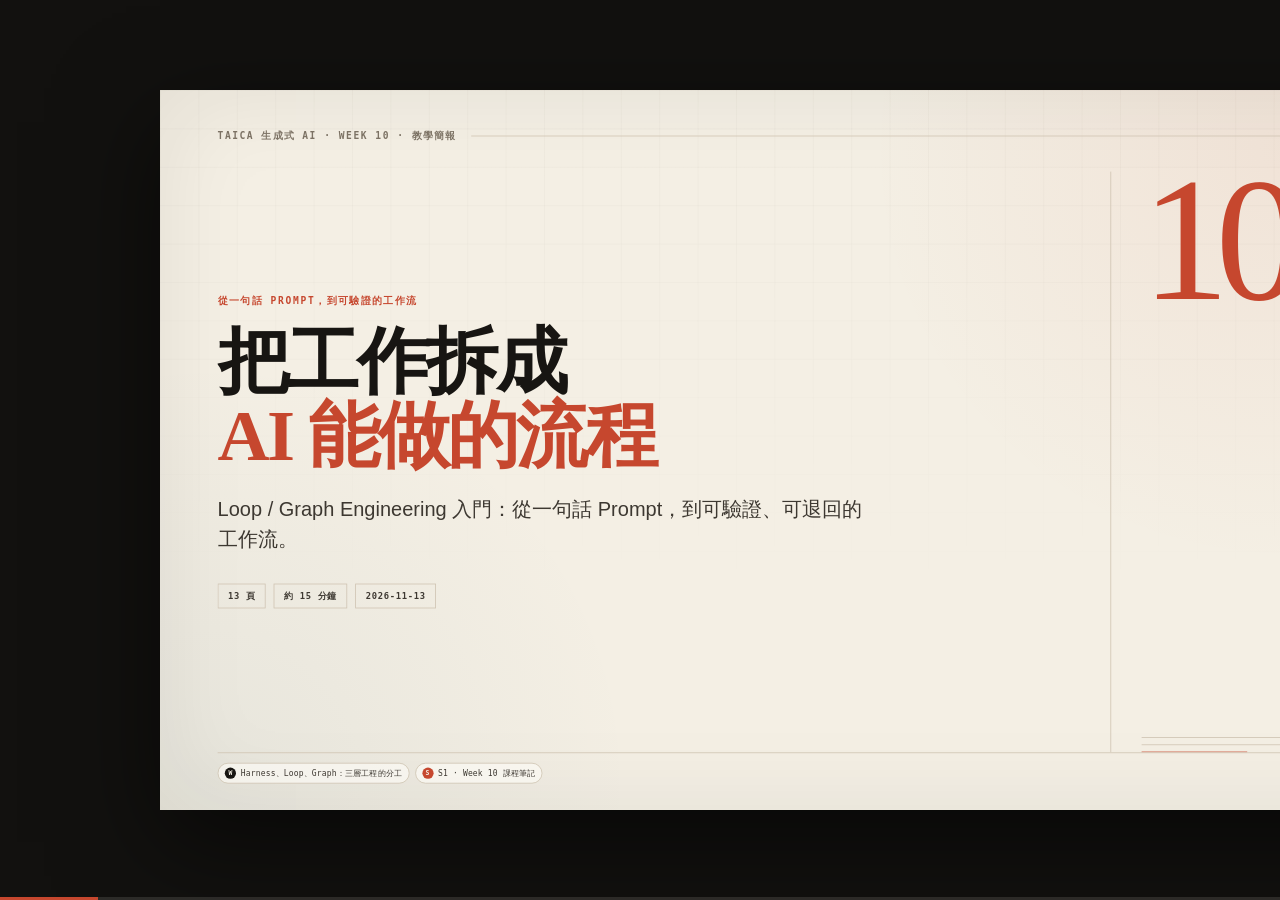
==== index.html @ 012f0cc6 "chore: publish clean Loop / Graph wiki and teaching deck" ====
<!DOCTYPE html>
<html lang="zh-Hant">
<head>
  <meta charset="utf-8">
  <meta name="viewport" content="width=device-width, initial-scale=1">
  <meta name="description" content="Loop / Graph Engineering 入門">
  <meta name="theme-color" content="#12110f">
  <title>把工作拆成 AI 能做的流程 · Loop / Graph Engineering 入門</title>
  <style>
:root {
  --paper: #f4efe4;
  --paper-2: #e9e0cf;
  --white: #fffdf8;
  --ink: #171512;
  --ink-2: #3d3831;
  --muted: #7c7264;
  --line: #cfc4b2;
  --accent: #c6472e;
  --accent-2: #1f4e5f;
  --gold: #d9a441;
  --serif: "Noto Serif TC", "Songti TC", "PMingLiU", "Palatino Linotype", serif;
  --sans: "Noto Sans TC", "Microsoft JhengHei", "PingFang TC", sans-serif;
  --mono: "JetBrains Mono", "Cascadia Mono", Consolas, monospace;
}

* {
  box-sizing: border-box;
}

html,
body {
  margin: 0;
  height: 100%;
  overflow: hidden;
  background: #12110f;
  color: var(--ink);
  font-family: var(--sans);
}

body {
  display: grid;
  place-items: center;
}

.deck {
  position: fixed;
  inset: 0;
  display: grid;
  place-items: center;
}

.stage {
  position: relative;
  width: 1600px;
  height: 900px;
  transform: scale(var(--scale, 1));
  transform-origin: center center;
  background: var(--paper);
  box-shadow: 0 40px 120px rgba(0, 0, 0, 0.55);
}

.slide {
  position: absolute;
  inset: 0;
  display: flex;
  flex-direction: column;
  padding: 42px 72px 30px;
  background:
    radial-gradient(circle at 88% 8%, rgba(198, 71, 46, 0.07), transparent 32%),
    radial-gradient(circle at 4% 96%, rgba(31, 78, 95, 0.06), transparent 30%),
    var(--paper);
  visibility: hidden;
  opacity: 0;
  pointer-events: none;
  overflow: hidden;
}

.slide::before {
  content: "";
  position: absolute;
  inset: 0;
  pointer-events: none;
  background-image:
    linear-gradient(to right, rgba(23, 21, 18, 0.045) 1px, transparent 1px),
    linear-gradient(to bottom, rgba(23, 21, 18, 0.045) 1px, transparent 1px);
  background-size: 48px 48px;
  mask-image: linear-gradient(to bottom, rgba(0, 0, 0, 0.6), transparent 72%);
}

.slide::after {
  content: "";
  position: absolute;
  inset: 0;
  pointer-events: none;
  box-shadow: inset 0 0 120px rgba(23, 21, 18, 0.08);
}

.slide.is-active {
  visibility: visible;
  opacity: 1;
  pointer-events: auto;
}

.slide-top {
  position: relative;
  z-index: 2;
  display: flex;
  align-items: center;
  gap: 18px;
  height: 30px;
  flex: 0 0 auto;
}

.kicker {
  font: 600 12px/1 var(--mono);
  letter-spacing: 0.16em;
  text-transform: uppercase;
  color: var(--muted);
  white-space: nowrap;
}

.top-rule {
  flex: 1 1 auto;
  height: 1px;
  background: var(--line);
}

.top-index {
  font: 700 12px/1 var(--mono);
  letter-spacing: 0.08em;
  color: var(--accent);
}

.slide-inner {
  position: relative;
  z-index: 2;
  flex: 1 1 auto;
  min-height: 0;
  display: flex;
  flex-direction: column;
  padding-top: 24px;
  overflow: hidden;
}

.slide-footer {
  position: relative;
  z-index: 2;
  flex: 0 0 auto;
  display: flex;
  align-items: center;
  justify-content: space-between;
  gap: 16px;
  height: 42px;
  padding-top: 9px;
  border-top: 1px solid var(--line);
}

.cite-chips {
  display: flex;
  align-items: center;
  gap: 7px;
  flex-wrap: wrap;
  min-width: 0;
}

.cite-chip {
  display: inline-flex;
  align-items: center;
  gap: 6px;
  padding: 5px 8px;
  border: 1px solid var(--line);
  border-radius: 999px;
  background: rgba(255, 253, 248, 0.62);
  color: var(--ink-2);
  font: 500 10px/1 var(--mono);
  letter-spacing: 0.02em;
  text-decoration: none;
  white-space: nowrap;
}

.cite-chip::before {
  display: inline-grid;
  place-items: center;
  width: 14px;
  height: 14px;
  border-radius: 50%;
  background: var(--ink);
  color: var(--paper);
  font: 700 8px/1 var(--mono);
}

.cite-chip.wiki::before {
  content: "W";
}

.cite-chip.src::before {
  content: "S";
  background: var(--accent);
}

.cite-chip:hover {
  border-color: var(--accent);
  color: var(--accent);
}

.page-no {
  font: 600 11px/1 var(--mono);
  letter-spacing: 0.08em;
  color: var(--muted);
  white-space: nowrap;
}

h1,
h2,
h3,
p,
blockquote {
  margin: 0;
}

h1 {
  font-family: var(--serif);
  font-weight: 600;
  font-size: 78px;
  line-height: 1.02;
  letter-spacing: -0.035em;
}

h2 {
  font-family: var(--serif);
  font-weight: 600;
  font-size: 56px;
  line-height: 1.06;
  letter-spacing: -0.03em;
}

h3 {
  font-family: var(--sans);
  font-weight: 700;
  font-size: 26px;
  line-height: 1.2;
}

em {
  font-style: normal;
  color: var(--accent);
}

.lead {
  max-width: 1020px;
  margin-top: 16px;
  color: var(--ink-2);
  font-size: 23px;
  line-height: 1.55;
}

.section-head {
  flex: 0 0 auto;
}

.bottom-note {
  flex: 0 0 auto;
  margin-top: auto;
  padding-top: 14px;
  border-top: 1px solid var(--line);
  color: var(--ink-2);
  font: 600 17px/1.4 var(--sans);
}

.bottom-note::before {
  content: "↳";
  margin-right: 10px;
  color: var(--accent);
  font-family: var(--mono);
}

/* Cover */
.layout-cover .slide-inner {
  padding-top: 30px;
}

.cover-grid {
  display: grid;
  grid-template-columns: 1fr 340px;
  gap: 58px;
  height: 100%;
}

.cover-main {
  display: flex;
  flex-direction: column;
  justify-content: center;
  padding-bottom: 24px;
}

.cover-eyebrow {
  margin-bottom: 24px;
  color: var(--accent);
  font: 700 12px/1 var(--mono);
  letter-spacing: 0.18em;
  text-transform: uppercase;
}

.cover-main h1 {
  font-size: 90px;
}

.cover-sub {
  max-width: 820px;
  margin-top: 26px;
  color: var(--ink-2);
  font-size: 25px;
  line-height: 1.55;
}

.cover-meta {
  display: flex;
  gap: 10px;
  margin-top: 36px;
}

.cover-meta span {
  padding: 9px 12px;
  border: 1px solid var(--line);
  color: var(--ink-2);
  font: 600 11px/1 var(--mono);
  letter-spacing: 0.08em;
}

.cover-side {
  display: flex;
  flex-direction: column;
  justify-content: space-between;
  padding-left: 38px;
  border-left: 1px solid var(--line);
}

.cover-mark {
  color: var(--accent);
  font-family: var(--serif);
  font-size: 220px;
  line-height: 0.78;
  letter-spacing: -0.08em;
}

.cover-lines {
  display: flex;
  flex-direction: column;
  gap: 8px;
}

.cover-lines span {
  height: 1px;
  background: var(--line);
}

.cover-lines span:nth-child(2) {
  width: 72%;
}

.cover-lines span:nth-child(3) {
  width: 44%;
  background: var(--accent);
}

/* Three-up cards */
.cards.three {
  display: grid;
  grid-template-columns: repeat(3, 1fr);
  gap: 18px;
  margin-top: 34px;
}

.card {
  display: flex;
  flex-direction: column;
  min-height: 268px;
  padding: 22px 22px 20px;
  border: 1px solid var(--line);
  border-top: 4px solid var(--ink);
  background: rgba(255, 253, 248, 0.55);
}

.card-num {
  color: var(--accent);
  font: 700 12px/1 var(--mono);
  letter-spacing: 0.14em;
}

.card h3 {
  margin-top: 16px;
  font-size: 28px;
}

.card p {
  margin-top: 12px;
  color: var(--ink-2);
  font-size: 19px;
  line-height: 1.55;
}

.tag {
  align-self: flex-start;
  margin-top: auto;
  padding-bottom: 4px;
  border-bottom: 2px solid var(--gold);
  color: var(--muted);
  font: 600 10px/1 var(--mono);
  letter-spacing: 0.12em;
  text-transform: uppercase;
}

/* Diagram */
.diagram-wrap {
  flex: 1 1 auto;
  min-height: 0;
  display: flex;
  align-items: center;
  margin-top: 12px;
}

.diagram-wrap svg {
  width: 100%;
  height: auto;
  max-height: 100%;
}

.diagram-notes {
  display: grid;
  grid-template-columns: repeat(3, 1fr);
  gap: 18px;
  margin-top: 8px;
}

.diagram-notes > div {
  padding-left: 14px;
  border-left: 3px solid var(--accent);
}

.diagram-notes strong {
  display: block;
  margin-bottom: 6px;
  color: var(--accent);
  font: 700 11px/1 var(--mono);
  letter-spacing: 0.14em;
  text-transform: uppercase;
}

.diagram-notes p {
  color: var(--ink-2);
  font-size: 15px;
  line-height: 1.45;
}

/* Loop */
.loop-layout {
  flex: 1 1 auto;
  min-height: 0;
  display: grid;
  grid-template-columns: 520px 1fr;
  gap: 40px;
  align-items: center;
}

.loop-visual svg {
  width: 100%;
  height: auto;
}

.loop-list {
  display: flex;
  flex-direction: column;
  gap: 9px;
}

.loop-item {
  display: grid;
  grid-template-columns: 42px 1fr;
  gap: 12px;
  padding-bottom: 9px;
  border-bottom: 1px solid var(--line);
}

.loop-item .num {
  padding-top: 3px;
  color: var(--accent);
  font: 700 12px/1 var(--mono);
}

.loop-item h3 {
  font-size: 21px;
}

.loop-item p {
  margin-top: 4px;
  color: var(--ink-2);
  font-size: 15px;
  line-height: 1.45;
}

/* Split */
.split {
  flex: 0 0 auto;
  min-height: 0;
  display: grid;
  grid-template-columns: 1fr 1fr;
  gap: 44px;
  margin-top: 26px;
  align-items: start;
}

.split-col {
  min-width: 0;
}

.split-col > h3 {
  margin-bottom: 16px;
  color: var(--accent);
  font: 700 11px/1 var(--mono);
  letter-spacing: 0.14em;
  text-transform: uppercase;
}

.bullet-list {
  display: flex;
  flex-direction: column;
  gap: 13px;
  margin: 0;
  padding: 0;
  list-style: none;
}

.bullet-list li {
  position: relative;
  padding-left: 24px;
  color: var(--ink-2);
  font-size: 19px;
  line-height: 1.5;
}

.bullet-list li::before {
  content: "—";
  position: absolute;
  left: 0;
  color: var(--accent);
}

.panel {
  padding: 24px;
  border: 1px solid var(--line);
  background: rgba(255, 253, 248, 0.55);
}

.code-block {
  margin: 0;
  padding: 20px;
  overflow: hidden;
  background: var(--ink);
  color: #f4efe4;
  font: 500 16px/1.75 var(--mono);
  white-space: pre;
}

.callout {
  max-width: 1180px;
  margin-top: 30px;
  padding: 18px 0 0 22px;
  border-left: 4px solid var(--accent);
  color: var(--ink);
  font-family: var(--serif);
  font-size: 28px;
  line-height: 1.45;
}

.warning {
  max-width: 1100px;
  margin-top: 18px;
  padding: 15px 18px;
  border-left: 4px solid var(--gold);
  background: rgba(217, 164, 65, 0.12);
  color: var(--ink-2);
  font-size: 17px;
  line-height: 1.5;
}

.warning::before {
  content: "注意";
  margin-right: 10px;
  color: var(--accent);
  font: 700 11px/1 var(--mono);
  letter-spacing: 0.12em;
}

.flow-strip {
  display: flex;
  align-items: center;
  gap: 12px;
  margin-top: 26px;
  padding: 14px 0;
  border-top: 1px solid var(--line);
  border-bottom: 1px solid var(--line);
}

.flow-strip span {
  padding: 8px 12px;
  border: 1px solid var(--line);
  color: var(--ink-2);
  font: 600 12px/1 var(--mono);
  letter-spacing: 0.08em;
}

.flow-strip i {
  color: var(--accent);
  font-style: normal;
}

.bar-chart {
  display: flex;
  flex-direction: column;
  gap: 14px;
  max-width: 1100px;
  margin-top: 28px;
}

.bar-row {
  display: grid;
  grid-template-columns: 90px 1fr 50px;
  gap: 14px;
  align-items: center;
}

.bar-label {
  color: var(--muted);
  font: 600 12px/1 var(--mono);
  letter-spacing: 0.08em;
}

.bar-track {
  height: 20px;
  background: var(--paper-2);
}

.bar-fill {
  height: 100%;
  background: var(--accent);
}

.bar-value {
  color: var(--accent);
  font: 700 13px/1 var(--mono);
  text-align: right;
}

/* Pipeline */
.pipeline-wrap {
  flex: 1 1 auto;
  min-height: 0;
  display: flex;
  align-items: center;
  margin-top: 8px;
}

.pipeline-wrap svg {
  width: 100%;
  height: auto;
  max-height: 100%;
}

/* Table */
.deck-table {
  width: 100%;
  margin-top: 24px;
  border-collapse: collapse;
}

.deck-table th {
  padding: 0 16px 11px 0;
  border-bottom: 2px solid var(--ink);
  color: var(--muted);
  font: 700 11px/1 var(--mono);
  letter-spacing: 0.14em;
  text-align: left;
  text-transform: uppercase;
}

.deck-table td {
  padding: 21px 16px 21px 0;
  border-bottom: 1px solid var(--line);
  color: var(--ink-2);
  font-size: 19px;
  line-height: 1.45;
  vertical-align: top;
}

.deck-table td:first-child {
  width: 20%;
  color: var(--ink);
  font-weight: 700;
}

.deck-table td:nth-child(2) {
  width: 32%;
}

/* Metrics */
.metrics-row {
  display: grid;
  grid-template-columns: repeat(5, 1fr);
  gap: 14px;
  margin-top: 38px;
}

.metric {
  padding-top: 14px;
  border-top: 4px solid var(--ink);
}

.metric .value {
  color: var(--accent);
  font-family: var(--serif);
  font-size: 78px;
  line-height: 0.9;
  letter-spacing: -0.04em;
}

.metric .label {
  margin-top: 10px;
  color: var(--muted);
  font: 600 11px/1 var(--mono);
  letter-spacing: 0.12em;
}

.metric-pipeline {
  display: flex;
  align-items: center;
  gap: 10px;
  margin-top: auto;
  padding-top: 18px;
  border-top: 1px solid var(--line);
  color: var(--muted);
  font: 600 11px/1 var(--mono);
  letter-spacing: 0.08em;
}

.metric-pipeline span {
  padding: 7px 10px;
  border: 1px solid var(--line);
}

.metric-pipeline i {
  color: var(--accent);
  font-style: normal;
}

/* Checklist */
.checklist-grid {
  display: grid;
  grid-template-columns: 1fr 1fr;
  gap: 18px 28px;
  margin-top: 32px;
}

.check-item {
  display: grid;
  grid-template-columns: 26px 1fr;
  gap: 12px;
  align-items: start;
  padding-bottom: 15px;
  border-bottom: 1px solid var(--line);
}

.check-item .box {
  position: relative;
  width: 17px;
  height: 17px;
  margin-top: 2px;
  border: 2px solid var(--ink);
}

.check-item .box::after {
  content: "";
  position: absolute;
  left: 3px;
  top: -1px;
  width: 7px;
  height: 12px;
  border-right: 2px solid var(--accent);
  border-bottom: 2px solid var(--accent);
  transform: rotate(42deg);
}

.check-item p {
  color: var(--ink-2);
  font-size: 20px;
  line-height: 1.45;
}

/* End */
.end-layout {
  display: grid;
  grid-template-columns: 1fr 340px;
  gap: 56px;
  height: 100%;
  align-items: center;
}

.end-layout h1 {
  font-size: 82px;
}

.end-sub {
  margin-top: 24px;
  color: var(--ink-2);
  font-size: 23px;
  line-height: 1.5;
}

.end-layout blockquote {
  margin-top: 34px;
  padding-left: 20px;
  border-left: 4px solid var(--accent);
  font-family: var(--serif);
  font-size: 27px;
  line-height: 1.42;
}

.end-links {
  display: flex;
  flex-direction: column;
  gap: 9px;
}

.end-links a {
  display: flex;
  align-items: center;
  justify-content: space-between;
  padding: 15px 17px;
  border: 1px solid var(--line);
  color: var(--ink);
  font: 600 13px/1 var(--mono);
  text-decoration: none;
}

.end-links a::after {
  content: "↗";
  color: var(--accent);
}

.end-links a:hover {
  border-color: var(--accent);
  color: var(--accent);
}

/* HUD */
.hud {
  position: fixed;
  right: 14px;
  top: 50%;
  bottom: auto;
  left: auto;
  z-index: 50;
  display: flex;
  flex-direction: column;
  gap: 7px;
  transform: translateY(-50%);
  opacity: 0;
  pointer-events: none;
  transition: opacity 0.2s ease;
}

.hud-trigger {
  position: fixed;
  top: 0;
  right: 0;
  bottom: 0;
  z-index: 49;
  width: 16px;
}

.hud-trigger:hover + .hud,
.hud:hover,
.hud:focus-within {
  opacity: 1;
  pointer-events: auto;
}

.hud button {
  min-width: 52px;
  padding: 7px 10px;
  border: 1px solid rgba(244, 239, 228, 0.28);
  background: rgba(18, 17, 15, 0.72);
  color: #f4efe4;
  font: 600 10px/1 var(--mono);
  letter-spacing: 0.08em;
  text-align: center;
  cursor: pointer;
}

.hud button:hover {
  border-color: var(--accent);
  color: var(--accent);
}

.progress {
  position: fixed;
  left: 0;
  right: 0;
  bottom: 0;
  z-index: 60;
  height: 3px;
  background: rgba(244, 239, 228, 0.12);
}

.progress-bar {
  width: 0;
  height: 100%;
  background: var(--accent);
  transition: width 0.25s ease;
}

/* Overview */
.overview,
.help {
  position: fixed;
  inset: 0;
  z-index: 100;
  display: none;
  padding: 38px;
  overflow: auto;
  background: rgba(18, 17, 15, 0.96);
  color: #f4efe4;
}

.overview.is-open,
.help.is-open {
  display: block;
}

.overview h2,
.help h2 {
  margin-bottom: 22px;
  color: #f4efe4;
  font-family: var(--serif);
  font-size: 34px;
}

.overview-grid {
  display: grid;
  grid-template-columns: repeat(4, 1fr);
  gap: 14px;
}

.overview-card {
  padding: 16px;
  border: 1px solid rgba(244, 239, 228, 0.2);
  background: rgba(244, 239, 228, 0.04);
  cursor: pointer;
}

.overview-card:hover {
  border-color: var(--accent);
}

.overview-card .n {
  color: var(--accent);
  font: 700 11px/1 var(--mono);
}

.overview-card .t {
  margin-top: 10px;
  color: #f4efe4;
  font-size: 15px;
  line-height: 1.35;
}

.help-body {
  max-width: 760px;
  color: rgba(244, 239, 228, 0.82);
  font-size: 16px;
  line-height: 1.7;
}

.help-body kbd {
  padding: 2px 6px;
  border: 1px solid rgba(244, 239, 228, 0.3);
  font-family: var(--mono);
  font-size: 12px;
}

/* Motion */
.slide.is-active .slide-inner > * {
  animation: rise 0.42s ease both;
}

.slide.is-active .slide-inner > *:nth-child(2) {
  animation-delay: 0.05s;
}

.slide.is-active .slide-inner > *:nth-child(3) {
  animation-delay: 0.1s;
}

@keyframes rise {
  from {
    opacity: 0;
    transform: translateY(10px);
  }
  to {
    opacity: 1;
    transform: none;
  }
}

@media (prefers-reduced-motion: reduce) {
  *,
  *::before,
  *::after {
    animation: none !important;
    transition: none !important;
  }
}

html[data-static="true"] *,
html[data-static="true"] *::before,
html[data-static="true"] *::after {
  animation: none !important;
  transition: none !important;
}

@media print {
  html,
  body {
    overflow: visible;
    background: #fff;
  }

  .deck {
    position: static;
    display: block;
  }

  .stage {
    width: auto;
    height: auto;
    transform: none;
    box-shadow: none;
  }

  .slide {
    position: relative;
    width: 1600px;
    height: 900px;
    visibility: visible;
    opacity: 1;
    page-break-after: always;
  }

  .hud,
  .progress,
  .overview,
  .help {
    display: none !important;
  }
}

  </style>
</head>
<body>
  <main class="deck" aria-label="教學簡報">
    <div class="stage">

    <section class="slide layout-cover" id="slide-1" data-wiki="concepts/harness-loop-graph" data-sources="S1" aria-hidden="true">
      <div class="slide-top">
        <span class="kicker">TAICA 生成式 AI · Week 10 · 教學簡報</span>
        <span class="top-rule"></span>
        <span class="top-index">01</span>
      </div>
      <div class="slide-inner">
      <div class="cover-grid">
        <div class="cover-main">
          <div class="cover-eyebrow">從一句話 Prompt，到可驗證的工作流</div>
          <h1>把工作拆成<br><em>AI 能做的流程</em></h1>
          <p class="cover-sub">Loop / Graph Engineering 入門：從一句話 Prompt，到可驗證、可退回的工作流。</p>
          <div class="cover-meta"><span>13 頁</span><span>約 15 分鐘</span><span>2026-11-13</span></div>
        </div>
        <div class="cover-side">
          <div class="cover-mark">10</div>
          <div class="cover-lines"><span></span><span></span><span></span></div>
        </div>
      </div>
    </div>
      <footer class="slide-footer">
        <div class="cite-chips"><a class="cite-chip wiki" href="wiki.html#harness-loop-graph" title="Wiki: concepts/harness-loop-graph">Harness、Loop、Graph：三層工程的分工</a><a class="cite-chip src" href="https://www.youtube.com/live/pEmuTl9vTf8" target="_blank" rel="noopener" title="Week 10 課程筆記">S1 · Week 10 課程筆記</a></div>
        <span class="page-no">01 / 13</span>
      </footer>
    </section>
            
    <section class="slide layout-three-up" id="slide-2" data-wiki="methods/teaching-deck-pipeline,concepts/verification" data-sources="S1" aria-hidden="true">
      <div class="slide-top">
        <span class="kicker">01 / 為什麼</span>
        <span class="top-rule"></span>
        <span class="top-index">02</span>
      </div>
      <div class="slide-inner"><div class="section-head"><h2>你以為在用 AI，<br>其實你在當 AI 的迴圈。</h2><p class="lead">一句話 Prompt 生出 HTML 很快，但接下來是人類無止盡的檢查與重下指令。</p></div><div class="cards three">
            <article class="card">
              <div class="card-num">01</div>
              <h3>排版爆版</h3>
              <p>第 5 頁字太多，直接跑出投影片畫面外。</p>
              <span class="tag">Overflow</span>
            </article>
            
            <article class="card">
              <div class="card-num">02</div>
              <h3>數字沒出處</h3>
              <p>簡報寫「準確率提升 37%」——哪一篇？哪個實驗？</p>
              <span class="tag">Traceability</span>
            </article>
            
            <article class="card">
              <div class="card-num">03</div>
              <h3>只讀了 3 篇</h3>
              <p>Wiki 有 8 篇相關論文，AI 只挑了最前面的 3 篇。</p>
              <span class="tag">Coverage</span>
            </article>
            </div><p class="bottom-note">表面上是 AI 在做，實際上是你自己在跑迴圈。</p></div>
      <footer class="slide-footer">
        <div class="cite-chips"><a class="cite-chip wiki" href="wiki.html#teaching-deck-pipeline" title="Wiki: methods/teaching-deck-pipeline">本專案的 Graph：從 Wiki 到 13 頁教學簡報</a><a class="cite-chip wiki" href="wiki.html#verification" title="Wiki: concepts/verification">雙軌驗證：程式檢查與獨立 AI 審查</a><a class="cite-chip src" href="https://www.youtube.com/live/pEmuTl9vTf8" target="_blank" rel="noopener" title="Week 10 課程筆記">S1 · Week 10 課程筆記</a></div>
        <span class="page-no">02 / 13</span>
      </footer>
    </section>
            
    <section class="slide layout-diagram" id="slide-3" data-wiki="comparisons/prompt-loop-graph,concepts/harness-loop-graph" data-sources="S1,S2" aria-hidden="true">
      <div class="slide-top">
        <span class="kicker">02 / 結構</span>
        <span class="top-rule"></span>
        <span class="top-index">03</span>
      </div>
      <div class="slide-inner"><div class="section-head"><h2>Prompt、Loop、Graph：<br>差別是「誰決定下一步」。</h2><p class="lead">三者在圖論上都是圖，差別在節點數量、條件邊與退回邊。</p></div><div class="diagram-wrap"><svg viewBox="0 0 1400 420" role="img" aria-label="Prompt、Loop、Graph 三種結構圖">
    <defs>
      <marker id="arrow-accent" viewBox="0 0 10 10" refX="8" refY="5" markerWidth="7" markerHeight="7" orient="auto-start-reverse">
        <path d="M0,0 L10,5 L0,10 z" fill="#c6472e"/>
      </marker>
      <marker id="arrow-ink" viewBox="0 0 10 10" refX="8" refY="5" markerWidth="7" markerHeight="7" orient="auto-start-reverse">
        <path d="M0,0 L10,5 L0,10 z" fill="#171512"/>
      </marker>
      <marker id="arrow-muted" viewBox="0 0 10 10" refX="8" refY="5" markerWidth="7" markerHeight="7" orient="auto-start-reverse">
        <path d="M0,0 L10,5 L0,10 z" fill="#7c7264"/>
      </marker>
    </defs>
    <text x="220.0" y="30.0" font-size="13" fill="#c6472e" text-anchor="middle" font-weight="700" font-family="Cascadia Mono, Consolas, monospace" letter-spacing="2.2">PROMPT</text><text x="220.0" y="56.0" font-size="16" fill="#7c7264" text-anchor="middle" font-weight="500" font-family="Noto Sans TC, Microsoft JhengHei, PingFang TC, sans-serif" letter-spacing="0">一次，單一節點</text><line x1="10.0" y1="74.0" x2="430.0" y2="74.0" stroke="#cfc4b2" stroke-width="1.2"/><text x="690.0" y="30.0" font-size="13" fill="#c6472e" text-anchor="middle" font-weight="700" font-family="Cascadia Mono, Consolas, monospace" letter-spacing="2.2">LOOP</text><text x="690.0" y="56.0" font-size="16" fill="#7c7264" text-anchor="middle" font-weight="500" font-family="Noto Sans TC, Microsoft JhengHei, PingFang TC, sans-serif" letter-spacing="0">A ↺ 反覆修正</text><line x1="480.0" y1="74.0" x2="900.0" y2="74.0" stroke="#cfc4b2" stroke-width="1.2"/><text x="1160.0" y="30.0" font-size="13" fill="#c6472e" text-anchor="middle" font-weight="700" font-family="Cascadia Mono, Consolas, monospace" letter-spacing="2.2">GRAPH</text><text x="1160.0" y="56.0" font-size="16" fill="#7c7264" text-anchor="middle" font-weight="500" font-family="Noto Sans TC, Microsoft JhengHei, PingFang TC, sans-serif" letter-spacing="0">A → B → C + 退回邊</text><line x1="950.0" y1="74.0" x2="1370.0" y2="74.0" stroke="#cfc4b2" stroke-width="1.2"/><rect x="80.0" y="190.0" width="130.0" height="74.0" rx="2" fill="#fffdf8" stroke="#171512" stroke-width="2"/><text x="145.0" y="229.0" font-size="21" fill="#171512" text-anchor="middle" font-weight="700" font-family="Noto Sans TC, Microsoft JhengHei, PingFang TC, sans-serif" letter-spacing="0">A</text><text x="145.0" y="251.0" font-size="11" fill="#7c7264" text-anchor="middle" font-weight="600" font-family="Cascadia Mono, Consolas, monospace" letter-spacing="1.2">一次 Prompt</text><path d="M210,227 L310,227" fill="none" stroke="#171512" stroke-width="2.2" marker-end="url(#arrow-ink)"/><text x="350.0" y="234.0" font-size="16" fill="#7c7264" text-anchor="middle" font-weight="700" font-family="Cascadia Mono, Consolas, monospace" letter-spacing="1.6">END</text><rect x="620.0" y="190.0" width="140.0" height="74.0" rx="2" fill="#fffdf8" stroke="#c6472e" stroke-width="2"/><text x="690.0" y="229.0" font-size="21" fill="#171512" text-anchor="middle" font-weight="700" font-family="Noto Sans TC, Microsoft JhengHei, PingFang TC, sans-serif" letter-spacing="0">A</text><text x="690.0" y="251.0" font-size="11" fill="#7c7264" text-anchor="middle" font-weight="600" font-family="Cascadia Mono, Consolas, monospace" letter-spacing="1.2">觀察 → 行動 → 驗證</text><path d="M630,190 C580,110 800,110 750,190" fill="none" stroke="#c6472e" stroke-width="2.4" marker-end="url(#arrow-accent)"/><text x="690.0" y="118.0" font-size="14" fill="#c6472e" text-anchor="middle" font-weight="700" font-family="Cascadia Mono, Consolas, monospace" letter-spacing="1.2">↺ 回到自己</text><text x="690.0" y="320.0" font-size="14" fill="#7c7264" text-anchor="middle" font-weight="600" font-family="Noto Sans TC, Microsoft JhengHei, PingFang TC, sans-serif" letter-spacing="0">目標 · 驗證 · 剎車</text><rect x="980.0" y="195.0" width="92.0" height="64.0" rx="2" fill="#fffdf8" stroke="#171512" stroke-width="2"/><text x="1026.0" y="229.0" font-size="21" fill="#171512" text-anchor="middle" font-weight="700" font-family="Noto Sans TC, Microsoft JhengHei, PingFang TC, sans-serif" letter-spacing="0">A</text><text x="1026.0" y="251.0" font-size="11" fill="#7c7264" text-anchor="middle" font-weight="600" font-family="Cascadia Mono, Consolas, monospace" letter-spacing="1.2">N1</text><rect x="1114.0" y="195.0" width="92.0" height="64.0" rx="2" fill="#fffdf8" stroke="#171512" stroke-width="2"/><text x="1160.0" y="229.0" font-size="21" fill="#171512" text-anchor="middle" font-weight="700" font-family="Noto Sans TC, Microsoft JhengHei, PingFang TC, sans-serif" letter-spacing="0">B</text><text x="1160.0" y="251.0" font-size="11" fill="#7c7264" text-anchor="middle" font-weight="600" font-family="Cascadia Mono, Consolas, monospace" letter-spacing="1.2">N2</text><rect x="1248.0" y="195.0" width="92.0" height="64.0" rx="2" fill="#fffdf8" stroke="#171512" stroke-width="2"/><text x="1294.0" y="229.0" font-size="21" fill="#171512" text-anchor="middle" font-weight="700" font-family="Noto Sans TC, Microsoft JhengHei, PingFang TC, sans-serif" letter-spacing="0">C</text><text x="1294.0" y="251.0" font-size="11" fill="#7c7264" text-anchor="middle" font-weight="600" font-family="Cascadia Mono, Consolas, monospace" letter-spacing="1.2">N3</text><path d="M1072,227 L1114,227" fill="none" stroke="#171512" stroke-width="2.2" marker-end="url(#arrow-ink)"/><path d="M1206,227 L1248,227" fill="none" stroke="#171512" stroke-width="2.2" marker-end="url(#arrow-ink)"/><path d="M1294,259 C1294,330 1160,330 1160,259" fill="none" stroke="#c6472e" stroke-width="2.2" stroke-dasharray="7 6" marker-end="url(#arrow-accent)"/><text x="1228.0" y="350.0" font-size="13" fill="#c6472e" text-anchor="middle" font-weight="700" font-family="Cascadia Mono, Consolas, monospace" letter-spacing="1.2">退回邊</text></svg></div><div class="diagram-notes"><div><strong>Prompt</strong><p>這一輪要做什麼；人類讀完再寫下一句。</p></div><div><strong>Loop</strong><p>目標、驗證、停止條件；系統依檢查結果決定下一步。</p></div><div><strong>Graph</strong><p>節點、條件邊、退回邊；人類事先畫好流程。</p></div></div><p class="bottom-note">不是哪個比較高級，而是這個任務需要多少結構。</p></div>
      <footer class="slide-footer">
        <div class="cite-chips"><a class="cite-chip wiki" href="wiki.html#prompt-loop-graph" title="Wiki: comparisons/prompt-loop-graph">Prompt、Loop、Graph 怎麼選？</a><a class="cite-chip wiki" href="wiki.html#harness-loop-graph" title="Wiki: concepts/harness-loop-graph">Harness、Loop、Graph：三層工程的分工</a><a class="cite-chip src" href="https://www.youtube.com/live/pEmuTl9vTf8" target="_blank" rel="noopener" title="Week 10 課程筆記">S1 · Week 10 課程筆記</a><a class="cite-chip src" href="https://x.com/N01ennn/status/2097264706088014123" target="_blank" rel="noopener" title="Agentic workflow / HumanEval">S2 · Agentic workflow / HumanEval</a></div>
        <span class="page-no">03 / 13</span>
      </footer>
    </section>
            
    <section class="slide layout-loop" id="slide-4" data-wiki="concepts/loop-five-elements,concepts/stop-conditions" data-sources="S1,S5" aria-hidden="true">
      <div class="slide-top">
        <span class="kicker">03 / Loop</span>
        <span class="top-rule"></span>
        <span class="top-index">04</span>
      </div>
      <div class="slide-inner"><div class="section-head"><h2>一個 Loop，<br>要寫清楚五件事。</h2><p class="lead">少了任何一個，AI 就會用「看起來差不多」的標準交差。</p></div><div class="loop-layout"><div class="loop-visual"><svg viewBox="0 0 600 600" role="img" aria-label="Loop 五要素循環圖">
    <defs>
      <marker id="arrow-accent" viewBox="0 0 10 10" refX="8" refY="5" markerWidth="7" markerHeight="7" orient="auto-start-reverse">
        <path d="M0,0 L10,5 L0,10 z" fill="#c6472e"/>
      </marker>
      <marker id="arrow-ink" viewBox="0 0 10 10" refX="8" refY="5" markerWidth="7" markerHeight="7" orient="auto-start-reverse">
        <path d="M0,0 L10,5 L0,10 z" fill="#171512"/>
      </marker>
      <marker id="arrow-muted" viewBox="0 0 10 10" refX="8" refY="5" markerWidth="7" markerHeight="7" orient="auto-start-reverse">
        <path d="M0,0 L10,5 L0,10 z" fill="#7c7264"/>
      </marker>
    </defs>
    <circle cx="300" cy="300" r="190" fill="none" stroke="#cfc4b2" stroke-width="1.4" stroke-dasharray="4 8"/><path d="M371.2,123.8 A190,190 0 0 1 445.5,177.9" fill="none" stroke="#c6472e" stroke-width="2.0" marker-end="url(#arrow-accent)"/><path d="M489.5,313.3 A190,190 0 0 1 461.1,400.7" fill="none" stroke="#c6472e" stroke-width="2.0" marker-end="url(#arrow-accent)"/><path d="M346.0,484.4 A190,190 0 0 1 254.0,484.4" fill="none" stroke="#c6472e" stroke-width="2.0" marker-end="url(#arrow-accent)"/><path d="M138.9,400.7 A190,190 0 0 1 110.5,313.3" fill="none" stroke="#c6472e" stroke-width="2.0" marker-end="url(#arrow-accent)"/><path d="M154.5,177.9 A190,190 0 0 1 228.8,123.8" fill="none" stroke="#c6472e" stroke-width="2.0" marker-end="url(#arrow-accent)"/><circle cx="300.0" cy="110.0" r="56" fill="#f4efe4" stroke="#171512" stroke-width="2"/><text x="300.0" y="102.0" font-size="12" fill="#c6472e" text-anchor="middle" font-weight="700" font-family="Cascadia Mono, Consolas, monospace" letter-spacing="1.2">01</text><text x="300.0" y="128.0" font-size="20" fill="#171512" text-anchor="middle" font-weight="700" font-family="Noto Sans TC, Microsoft JhengHei, PingFang TC, sans-serif" letter-spacing="0">目標</text><circle cx="480.7" cy="241.3" r="56" fill="#f4efe4" stroke="#171512" stroke-width="2"/><text x="480.7" y="233.3" font-size="12" fill="#c6472e" text-anchor="middle" font-weight="700" font-family="Cascadia Mono, Consolas, monospace" letter-spacing="1.2">02</text><text x="480.7" y="259.3" font-size="20" fill="#171512" text-anchor="middle" font-weight="700" font-family="Noto Sans TC, Microsoft JhengHei, PingFang TC, sans-serif" letter-spacing="0">限制</text><circle cx="411.7" cy="453.7" r="56" fill="#f4efe4" stroke="#171512" stroke-width="2"/><text x="411.7" y="445.7" font-size="12" fill="#c6472e" text-anchor="middle" font-weight="700" font-family="Cascadia Mono, Consolas, monospace" letter-spacing="1.2">03</text><text x="411.7" y="471.7" font-size="20" fill="#171512" text-anchor="middle" font-weight="700" font-family="Noto Sans TC, Microsoft JhengHei, PingFang TC, sans-serif" letter-spacing="0">驗證</text><circle cx="188.3" cy="453.7" r="56" fill="#f4efe4" stroke="#171512" stroke-width="2"/><text x="188.3" y="445.7" font-size="12" fill="#c6472e" text-anchor="middle" font-weight="700" font-family="Cascadia Mono, Consolas, monospace" letter-spacing="1.2">04</text><text x="188.3" y="471.7" font-size="20" fill="#171512" text-anchor="middle" font-weight="700" font-family="Noto Sans TC, Microsoft JhengHei, PingFang TC, sans-serif" letter-spacing="0">剎車</text><circle cx="119.3" cy="241.3" r="56" fill="#f4efe4" stroke="#171512" stroke-width="2"/><text x="119.3" y="233.3" font-size="12" fill="#c6472e" text-anchor="middle" font-weight="700" font-family="Cascadia Mono, Consolas, monospace" letter-spacing="1.2">05</text><text x="119.3" y="259.3" font-size="20" fill="#171512" text-anchor="middle" font-weight="700" font-family="Noto Sans TC, Microsoft JhengHei, PingFang TC, sans-serif" letter-spacing="0">觸發</text><text x="300.0" y="296.0" font-size="42" fill="#171512" text-anchor="middle" font-weight="600" font-family="Noto Serif TC, Songti TC, PMingLiU, Palatino Linotype, serif" letter-spacing="-1">LOOP</text><text x="300.0" y="330.0" font-size="13" fill="#7c7264" text-anchor="middle" font-weight="600" font-family="Cascadia Mono, Consolas, monospace" letter-spacing="1.6">5 件事</text><text x="300.0" y="358.0" font-size="13" fill="#c6472e" text-anchor="middle" font-weight="600" font-family="Noto Sans TC, Microsoft JhengHei, PingFang TC, sans-serif" letter-spacing="0">少一個，就不算規格</text></svg></div><div class="loop-list">
            <div class="loop-item">
              <div class="num">01</div>
              <div><h3>目標</h3><p>產出什麼、格式、放哪裡、給誰看。</p></div>
            </div>
            
            <div class="loop-item">
              <div class="num">02</div>
              <div><h3>限制</h3><p>哪些檔案能動、哪些絕對不能動。</p></div>
            </div>
            
            <div class="loop-item">
              <div class="num">03</div>
              <div><h3>驗證</h3><p>程式檢查 + 獨立 AI 審查，雙軌並行。</p></div>
            </div>
            
            <div class="loop-item">
              <div class="num">04</div>
              <div><h3>剎車</h3><p>最多 3 輪、資料不足就停、成本上限。</p></div>
            </div>
            
            <div class="loop-item">
              <div class="num">05</div>
              <div><h3>觸發</h3><p>什麼時候開始跑？誰按下去？</p></div>
            </div>
            </div></div><p class="bottom-note">沒有停止條件的迴圈，只是燒錢。</p></div>
      <footer class="slide-footer">
        <div class="cite-chips"><a class="cite-chip wiki" href="wiki.html#loop-five-elements" title="Wiki: concepts/loop-five-elements">Loop 的五個要素：目標、限制、驗證、剎車、觸發</a><a class="cite-chip wiki" href="wiki.html#stop-conditions" title="Wiki: concepts/stop-conditions">停止條件：沒有剎車的 Loop 只是燒錢</a><a class="cite-chip src" href="https://www.youtube.com/live/pEmuTl9vTf8" target="_blank" rel="noopener" title="Week 10 課程筆記">S1 · Week 10 課程筆記</a><a class="cite-chip src" href="https://x.com/Av1dlive/status/2085405823782842835" target="_blank" rel="noopener" title="Agentic Harness (Kimi K3)">S5 · Agentic Harness (Kimi K3)</a></div>
        <span class="page-no">04 / 13</span>
      </footer>
    </section>
            
    <section class="slide layout-split" id="slide-5" data-wiki="concepts/verification" data-sources="S1,S3,S5" aria-hidden="true">
      <div class="slide-top">
        <span class="kicker">04 / 驗證</span>
        <span class="top-rule"></span>
        <span class="top-index">05</span>
      </div>
      <div class="slide-inner"><div class="section-head"><h2>驗證要雙軌：<br>程式檢查 + 獨立 AI 審查。</h2><p class="lead">程式檢查抓客觀條件，獨立審查抓語意品質；兩者不能互相替代。</p></div>
        <div class="split">
          <div class="split-col"><h3>兩條軌道</h3><ul class="bullet-list"><li>程式檢查：頁數、出處、數字、連結、overflow。</li><li>獨立 AI 審查：忠實度、覆蓋率、教學結構。</li><li>每一條規則都要能回答：哪裡錯、為什麼錯、怎麼修。</li></ul></div>
          <div class="split-col panel"><h3>獨立審查的三個條件</h3><ul class="bullet-list"><li>開啟全新對話，不帶生成過程的記憶。</li><li>只給最終成品與被引用的來源。</li><li>審查者只產出報告，不動手改內容。</li></ul></div>
        </div>
        <div class="flow-strip"><span>生成</span><i>→</i><span>程式檢查</span><i>→</i><span>獨立 AI 審查</span><i>→</i><span>交件</span></div><p class="callout">生成者會護航自己的產出；只有新上下文，才看得到自己的盲點。</p><p class="bottom-note">球員不能兼裁判：不要讓生成者審自己。</p></div>
      <footer class="slide-footer">
        <div class="cite-chips"><a class="cite-chip wiki" href="wiki.html#verification" title="Wiki: concepts/verification">雙軌驗證：程式檢查與獨立 AI 審查</a><a class="cite-chip src" href="https://www.youtube.com/live/pEmuTl9vTf8" target="_blank" rel="noopener" title="Week 10 課程筆記">S1 · Week 10 課程筆記</a><a class="cite-chip src" href="https://www.anthropic.com/engineering/building-effective-agents" target="_blank" rel="noopener" title="Anthropic: Building Effective AI Agents">S3 · Anthropic: Building Effective AI Agents</a><a class="cite-chip src" href="https://x.com/Av1dlive/status/2085405823782842835" target="_blank" rel="noopener" title="Agentic Harness (Kimi K3)">S5 · Agentic Harness (Kimi K3)</a></div>
        <span class="page-no">05 / 13</span>
      </footer>
    </section>
            
    <section class="slide layout-pipeline" id="slide-6" data-wiki="concepts/graph-nodes-edges,concepts/fallback-edges,methods/teaching-deck-pipeline" data-sources="S1,S4" aria-hidden="true">
      <div class="slide-top">
        <span class="kicker">05 / Graph</span>
        <span class="top-rule"></span>
        <span class="top-index">06</span>
      </div>
      <div class="slide-inner"><div class="section-head"><h2>Graph：把「誰能改什麼」畫出來。</h2><p class="lead">六個節點、五個關卡；錯在哪一關，就退回哪一關。</p></div><div class="pipeline-wrap"><svg viewBox="0 0 1400 520" role="img" aria-label="從 Wiki 到簡報的 Graph 流程圖">
    <defs>
      <marker id="arrow-accent" viewBox="0 0 10 10" refX="8" refY="5" markerWidth="7" markerHeight="7" orient="auto-start-reverse">
        <path d="M0,0 L10,5 L0,10 z" fill="#c6472e"/>
      </marker>
      <marker id="arrow-ink" viewBox="0 0 10 10" refX="8" refY="5" markerWidth="7" markerHeight="7" orient="auto-start-reverse">
        <path d="M0,0 L10,5 L0,10 z" fill="#171512"/>
      </marker>
      <marker id="arrow-muted" viewBox="0 0 10 10" refX="8" refY="5" markerWidth="7" markerHeight="7" orient="auto-start-reverse">
        <path d="M0,0 L10,5 L0,10 z" fill="#7c7264"/>
      </marker>
    </defs>
    <rect x="30.0" y="210.0" width="170.0" height="86.0" rx="2" fill="#fffdf8" stroke="#171512" stroke-width="2"/><text x="115.0" y="255.0" font-size="21" fill="#171512" text-anchor="middle" font-weight="700" font-family="Noto Sans TC, Microsoft JhengHei, PingFang TC, sans-serif" letter-spacing="0">檢索</text><text x="115.0" y="277.0" font-size="11" fill="#7c7264" text-anchor="middle" font-weight="600" font-family="Cascadia Mono, Consolas, monospace" letter-spacing="1.2">N1 · sources.md</text><rect x="250.0" y="210.0" width="170.0" height="86.0" rx="2" fill="#fffdf8" stroke="#171512" stroke-width="2"/><text x="335.0" y="255.0" font-size="21" fill="#171512" text-anchor="middle" font-weight="700" font-family="Noto Sans TC, Microsoft JhengHei, PingFang TC, sans-serif" letter-spacing="0">證據卡</text><text x="335.0" y="277.0" font-size="11" fill="#7c7264" text-anchor="middle" font-weight="600" font-family="Cascadia Mono, Consolas, monospace" letter-spacing="1.2">N2 · cards/</text><rect x="470.0" y="210.0" width="170.0" height="86.0" rx="2" fill="#fffdf8" stroke="#171512" stroke-width="2"/><text x="555.0" y="255.0" font-size="21" fill="#171512" text-anchor="middle" font-weight="700" font-family="Noto Sans TC, Microsoft JhengHei, PingFang TC, sans-serif" letter-spacing="0">大綱</text><text x="555.0" y="277.0" font-size="11" fill="#7c7264" text-anchor="middle" font-weight="600" font-family="Cascadia Mono, Consolas, monospace" letter-spacing="1.2">N3 · outline.md</text><rect x="690.0" y="210.0" width="170.0" height="86.0" rx="2" fill="#fffdf8" stroke="#c6472e" stroke-width="2"/><text x="775.0" y="255.0" font-size="21" fill="#171512" text-anchor="middle" font-weight="700" font-family="Noto Sans TC, Microsoft JhengHei, PingFang TC, sans-serif" letter-spacing="0">逐頁稿</text><text x="775.0" y="277.0" font-size="11" fill="#7c7264" text-anchor="middle" font-weight="600" font-family="Cascadia Mono, Consolas, monospace" letter-spacing="1.2">N4 · drafts/</text><rect x="910.0" y="210.0" width="170.0" height="86.0" rx="2" fill="#fffdf8" stroke="#c6472e" stroke-width="2"/><text x="995.0" y="255.0" font-size="21" fill="#171512" text-anchor="middle" font-weight="700" font-family="Noto Sans TC, Microsoft JhengHei, PingFang TC, sans-serif" letter-spacing="0">渲染</text><text x="995.0" y="277.0" font-size="11" fill="#7c7264" text-anchor="middle" font-weight="600" font-family="Cascadia Mono, Consolas, monospace" letter-spacing="1.2">N5 · index.html</text><rect x="1130.0" y="210.0" width="170.0" height="86.0" rx="2" fill="#fffdf8" stroke="#171512" stroke-width="2"/><text x="1215.0" y="255.0" font-size="21" fill="#171512" text-anchor="middle" font-weight="700" font-family="Noto Sans TC, Microsoft JhengHei, PingFang TC, sans-serif" letter-spacing="0">交件</text><text x="1215.0" y="277.0" font-size="11" fill="#7c7264" text-anchor="middle" font-weight="600" font-family="Cascadia Mono, Consolas, monospace" letter-spacing="1.2">N6 · report.md</text><path d="M200,253 L250,253" fill="none" stroke="#171512" stroke-width="2.0" marker-end="url(#arrow-ink)"/><path d="M420,253 L470,253" fill="none" stroke="#171512" stroke-width="2.0" marker-end="url(#arrow-ink)"/><path d="M640,253 L690,253" fill="none" stroke="#171512" stroke-width="2.0" marker-end="url(#arrow-ink)"/><path d="M860,253 L910,253" fill="none" stroke="#171512" stroke-width="2.0" marker-end="url(#arrow-ink)"/><path d="M1080,253 L1130,253" fill="none" stroke="#171512" stroke-width="2.0" marker-end="url(#arrow-ink)"/><path d="M225,132 L249,156 L225,180 L201,156 Z" fill="#f4efe4" stroke="#c6472e" stroke-width="1.8"/><text x="225.0" y="161.0" font-size="10" fill="#c6472e" text-anchor="middle" font-weight="700" font-family="Cascadia Mono, Consolas, monospace" letter-spacing="0.8">G1</text><text x="225.0" y="112.0" font-size="12" fill="#7c7264" text-anchor="middle" font-weight="600" font-family="Noto Sans TC, Microsoft JhengHei, PingFang TC, sans-serif" letter-spacing="0">覆蓋率</text><path d="M445,132 L469,156 L445,180 L421,156 Z" fill="#f4efe4" stroke="#c6472e" stroke-width="1.8"/><text x="445.0" y="161.0" font-size="10" fill="#c6472e" text-anchor="middle" font-weight="700" font-family="Cascadia Mono, Consolas, monospace" letter-spacing="0.8">G2</text><text x="445.0" y="112.0" font-size="12" fill="#7c7264" text-anchor="middle" font-weight="600" font-family="Noto Sans TC, Microsoft JhengHei, PingFang TC, sans-serif" letter-spacing="0">人類</text><path d="M665,132 L689,156 L665,180 L641,156 Z" fill="#f4efe4" stroke="#c6472e" stroke-width="1.8"/><text x="665.0" y="161.0" font-size="10" fill="#c6472e" text-anchor="middle" font-weight="700" font-family="Cascadia Mono, Consolas, monospace" letter-spacing="0.8">G3</text><text x="665.0" y="112.0" font-size="12" fill="#7c7264" text-anchor="middle" font-weight="600" font-family="Noto Sans TC, Microsoft JhengHei, PingFang TC, sans-serif" letter-spacing="0">忠實度</text><path d="M885,132 L909,156 L885,180 L861,156 Z" fill="#f4efe4" stroke="#c6472e" stroke-width="1.8"/><text x="885.0" y="161.0" font-size="10" fill="#c6472e" text-anchor="middle" font-weight="700" font-family="Cascadia Mono, Consolas, monospace" letter-spacing="0.8">G4</text><text x="885.0" y="112.0" font-size="12" fill="#7c7264" text-anchor="middle" font-weight="600" font-family="Noto Sans TC, Microsoft JhengHei, PingFang TC, sans-serif" letter-spacing="0">版面</text><path d="M1105,132 L1129,156 L1105,180 L1081,156 Z" fill="#f4efe4" stroke="#c6472e" stroke-width="1.8"/><text x="1105.0" y="161.0" font-size="10" fill="#c6472e" text-anchor="middle" font-weight="700" font-family="Cascadia Mono, Consolas, monospace" letter-spacing="0.8">G5</text><text x="1105.0" y="112.0" font-size="12" fill="#7c7264" text-anchor="middle" font-weight="600" font-family="Noto Sans TC, Microsoft JhengHei, PingFang TC, sans-serif" letter-spacing="0">審查</text><path d="M445,180 C445,196 520,196 520,210" fill="none" stroke="#c6472e" stroke-width="1.8" stroke-dasharray="6 5" marker-end="url(#arrow-accent)"/><text x="492.0" y="198.0" font-size="10" fill="#c6472e" text-anchor="middle" font-weight="700" font-family="Cascadia Mono, Consolas, monospace" letter-spacing="0.8">退回</text><path d="M665,180 C665,300 760,300 760,296" fill="none" stroke="#c6472e" stroke-width="1.8" stroke-dasharray="6 5" marker-end="url(#arrow-accent)"/><text x="716.0" y="332.0" font-size="10" fill="#c6472e" text-anchor="middle" font-weight="700" font-family="Cascadia Mono, Consolas, monospace" letter-spacing="0.8">只改該頁</text><path d="M885,180 C885,340 800,340 800,296" fill="none" stroke="#c6472e" stroke-width="1.8" stroke-dasharray="6 5" marker-end="url(#arrow-accent)"/><text x="842.0" y="362.0" font-size="10" fill="#c6472e" text-anchor="middle" font-weight="700" font-family="Cascadia Mono, Consolas, monospace" letter-spacing="0.8">刪字</text><path d="M1105,180 C1105,440 335,440 335,296" fill="none" stroke="#c6472e" stroke-width="1.8" stroke-dasharray="6 5" marker-end="url(#arrow-accent)"/><text x="720.0" y="462.0" font-size="11" fill="#c6472e" text-anchor="middle" font-weight="700" font-family="Cascadia Mono, Consolas, monospace" letter-spacing="0.6">G5 失敗 → 退回 N2 補卡，再回 N4 補該頁</text><path d="M225,180 C225,196 225,196 225,196" fill="none" stroke="#c6472e" stroke-width="1.8"/><rect x="120.0" y="350.0" width="150.0" height="30.0" rx="15.0" fill="#f4efe4" stroke="#c6472e" stroke-width="1.6"/><text x="195.0" y="369.0" font-size="11" fill="#c6472e" text-anchor="middle" font-weight="700" font-family="Cascadia Mono, Consolas, monospace" letter-spacing="1.0">STOP &lt; 3 頁</text><path d="M225,180 C225,280 195,320 195,350" fill="none" stroke="#c6472e" stroke-width="1.8" stroke-dasharray="6 5" marker-end="url(#arrow-accent)"/><line x1="40.0" y1="486.0" x2="100.0" y2="486.0" stroke="#171512" stroke-width="2"/><text x="110.0" y="491.0" font-size="11" fill="#7c7264" text-anchor="start" font-weight="600" font-family="Cascadia Mono, Consolas, monospace" letter-spacing="0.8">前進</text><line x1="180.0" y1="486.0" x2="240.0" y2="486.0" stroke="#c6472e" stroke-width="2" stroke-dasharray="6 5"/><text x="250.0" y="491.0" font-size="11" fill="#7c7264" text-anchor="start" font-weight="600" font-family="Cascadia Mono, Consolas, monospace" letter-spacing="0.8">退回</text></svg></div><p class="bottom-note">大圈很少轉，小圈轉得很快。</p></div>
      <footer class="slide-footer">
        <div class="cite-chips"><a class="cite-chip wiki" href="wiki.html#graph-nodes-edges" title="Wiki: concepts/graph-nodes-edges">Graph 的基本元素：節點、邊、條件邊、狀態</a><a class="cite-chip wiki" href="wiki.html#fallback-edges" title="Wiki: concepts/fallback-edges">退回邊與檢查前移：大圈少轉，小圈快轉</a><a class="cite-chip wiki" href="wiki.html#teaching-deck-pipeline" title="Wiki: methods/teaching-deck-pipeline">本專案的 Graph：從 Wiki 到 13 頁教學簡報</a><a class="cite-chip src" href="https://www.youtube.com/live/pEmuTl9vTf8" target="_blank" rel="noopener" title="Week 10 課程筆記">S1 · Week 10 課程筆記</a><a class="cite-chip src" href="https://x.com/AnatoliKopadze/status/2088684163167670725" target="_blank" rel="noopener" title="LangGraph Agent 課程">S4 · LangGraph Agent 課程</a></div>
        <span class="page-no">06 / 13</span>
      </footer>
    </section>
            
    <section class="slide layout-table" id="slide-7" data-wiki="concepts/information-scoping" data-sources="S1,S5" aria-hidden="true">
      <div class="slide-top">
        <span class="kicker">06 / 權限</span>
        <span class="top-rule"></span>
        <span class="top-index">07</span>
      </div>
      <div class="slide-inner"><div class="section-head"><h2>每個節點，<br>只能看它該看的。</h2><p class="lead">權限不是限制能力，而是讓錯誤可以被定位。</p></div><table class="deck-table"><thead><tr><th>節點</th><th>只能看</th><th>不能做</th></tr></thead><tbody><tr><td>證據卡</td><td>單一一篇來源</td><td>混入其他論文或外部來源</td></tr><tr><td>逐頁稿</td><td>確認過的大綱 + 該頁卡片</td><td>引用卡片以外的內容</td></tr><tr><td>渲染</td><td>已通過忠實度審查的逐頁稿</td><td>修改任何一個字</td></tr><tr><td>檢查</td><td>該階段成品 + 原始來源</td><td>動手改內容</td></tr></tbody></table><p class="callout">如果一個節點能看到所有資料，它就沒有理由只做一件事。</p><p class="bottom-note">球員不能兼裁判；檢查員只負責產出報告。</p></div>
      <footer class="slide-footer">
        <div class="cite-chips"><a class="cite-chip wiki" href="wiki.html#information-scoping" title="Wiki: concepts/information-scoping">資訊與權限隔離：每個節點只能看它該看的</a><a class="cite-chip src" href="https://www.youtube.com/live/pEmuTl9vTf8" target="_blank" rel="noopener" title="Week 10 課程筆記">S1 · Week 10 課程筆記</a><a class="cite-chip src" href="https://x.com/Av1dlive/status/2085405823782842835" target="_blank" rel="noopener" title="Agentic Harness (Kimi K3)">S5 · Agentic Harness (Kimi K3)</a></div>
        <span class="page-no">07 / 13</span>
      </footer>
    </section>
            
    <section class="slide layout-split" id="slide-8" data-wiki="concepts/state-as-files" data-sources="S1,S4,S5" aria-hidden="true">
      <div class="slide-top">
        <span class="kicker">07 / 狀態</span>
        <span class="top-rule"></span>
        <span class="top-index">08</span>
      </div>
      <div class="slide-inner"><div class="section-head"><h2>State as Files：<br>資料夾就是流程的記憶體。</h2><p class="lead">每一個節點的產出都是實體檔案，可以 diff、可以重跑、可以只退回某一關。</p></div>
        <div class="split">
          <div class="split-col"><h3>一次執行的狀態</h3><pre class="code-block">run/&lt;date&gt;-&lt;topic&gt;/
├── sources.md
├── cards/
├── outline.md
├── drafts/
├── report.md
└── review.md</pre></div>
          <div class="split-col panel"><h3>三個好處</h3><ul class="bullet-list"><li>可追溯：出錯時看得到是哪一關的哪個檔案。</li><li>可重跑：不用整份流程重來，只重跑壞掉的那一關。</li><li>可協作：人類直接打開檔案，不需要理解整個系統。</li></ul></div>
        </div>
        <p class="callout">檔案不只是備份，而是下一輪的輸入；沒有它，AI 只能從對話裡猜。</p><p class="bottom-note">沒有變成檔案的產出，等於沒有發生。</p></div>
      <footer class="slide-footer">
        <div class="cite-chips"><a class="cite-chip wiki" href="wiki.html#state-as-files" title="Wiki: concepts/state-as-files">State as Files：資料夾就是流程的記憶體</a><a class="cite-chip src" href="https://www.youtube.com/live/pEmuTl9vTf8" target="_blank" rel="noopener" title="Week 10 課程筆記">S1 · Week 10 課程筆記</a><a class="cite-chip src" href="https://x.com/AnatoliKopadze/status/2088684163167670725" target="_blank" rel="noopener" title="LangGraph Agent 課程">S4 · LangGraph Agent 課程</a><a class="cite-chip src" href="https://x.com/Av1dlive/status/2085405823782842835" target="_blank" rel="noopener" title="Agentic Harness (Kimi K3)">S5 · Agentic Harness (Kimi K3)</a></div>
        <span class="page-no">08 / 13</span>
      </footer>
    </section>
            
    <section class="slide layout-table" id="slide-9" data-wiki="comparisons/prompt-loop-graph" data-sources="S1,S2,S7" aria-hidden="true">
      <div class="slide-top">
        <span class="kicker">08 / 選擇</span>
        <span class="top-rule"></span>
        <span class="top-index">09</span>
      </div>
      <div class="slide-inner"><div class="section-head"><h2>什麼時候用哪一種？</h2><p class="lead">不要問「哪個比較高級」，要問「這個任務需要多少結構」。</p></div><table class="deck-table"><thead><tr><th>情境</th><th>建議</th><th>為什麼</th></tr></thead><tbody><tr><td>一次性、馬上會看結果</td><td>Prompt</td><td>人類即時判斷，最快</td></tr><tr><td>重複做、修正指令差不多</td><td>Loop</td><td>寫一次規格，系統自動跑</td></tr><tr><td>多階段、不同驗收標準</td><td>Graph</td><td>精準退回，不整份重跑</td></tr></tbody></table><p class="callout">結構是為了重複與複雜度，不是為了好看。</p><p class="warning">不要為了炫技而硬把所有事情都拆成複雜的 Graph；先用最簡單的結構，真的不夠再升級。</p><p class="bottom-note">先用 Prompt；不夠再 Loop；真的複雜才 Graph。</p></div>
      <footer class="slide-footer">
        <div class="cite-chips"><a class="cite-chip wiki" href="wiki.html#prompt-loop-graph" title="Wiki: comparisons/prompt-loop-graph">Prompt、Loop、Graph 怎麼選？</a><a class="cite-chip src" href="https://www.youtube.com/live/pEmuTl9vTf8" target="_blank" rel="noopener" title="Week 10 課程筆記">S1 · Week 10 課程筆記</a><a class="cite-chip src" href="https://x.com/N01ennn/status/2097264706088014123" target="_blank" rel="noopener" title="Agentic workflow / HumanEval">S2 · Agentic workflow / HumanEval</a><a class="cite-chip src" href="https://x.com/LunarResearcher/status/2084984207495827776" target="_blank" rel="noopener" title="AI Agent 系統設計課">S7 · AI Agent 系統設計課</a></div>
        <span class="page-no">09 / 13</span>
      </footer>
    </section>
            
    <section class="slide layout-metrics" id="slide-10" data-wiki="methods/teaching-deck-pipeline" data-sources="S1,S2" aria-hidden="true">
      <div class="slide-top">
        <span class="kicker">09 / 實作</span>
        <span class="top-rule"></span>
        <span class="top-index">10</span>
      </div>
      <div class="slide-inner"><div class="section-head"><h2>這份簡報，<br>就是這樣生下來的。</h2><p class="lead">不是一句話生成，而是 7 個節點、5 個關卡、3 輪檢查。</p></div><div class="metrics-row"><div class="metric"><div class="value">7</div><div class="label">篇來源</div></div><div class="metric"><div class="value">22</div><div class="label">頁 Wiki</div></div><div class="metric"><div class="value">13</div><div class="label">頁簡報</div></div><div class="metric"><div class="value">3</div><div class="label">輪檢查</div></div><div class="metric"><div class="value">0</div><div class="label">overflow</div></div></div><div class="metric-pipeline"><span>檢索</span><i>→</i><span>證據卡</span><i>→</i><span>大綱</span><i>→</i><span>逐頁稿</span><i>→</i><span>渲染</span><i>→</i><span>檢查</span></div><p class="bottom-note">每一頁的 footer 都有 wiki 與原始來源；每一個數字都能回溯。</p></div>
      <footer class="slide-footer">
        <div class="cite-chips"><a class="cite-chip wiki" href="wiki.html#teaching-deck-pipeline" title="Wiki: methods/teaching-deck-pipeline">本專案的 Graph：從 Wiki 到 13 頁教學簡報</a><a class="cite-chip src" href="https://www.youtube.com/live/pEmuTl9vTf8" target="_blank" rel="noopener" title="Week 10 課程筆記">S1 · Week 10 課程筆記</a><a class="cite-chip src" href="https://x.com/N01ennn/status/2097264706088014123" target="_blank" rel="noopener" title="Agentic workflow / HumanEval">S2 · Agentic workflow / HumanEval</a></div>
        <span class="page-no">10 / 13</span>
      </footer>
    </section>
            
    <section class="slide layout-split" id="slide-11" data-wiki="concepts/fallback-edges,concepts/verification" data-sources="S1,S5" aria-hidden="true">
      <div class="slide-top">
        <span class="kicker">10 / 修正</span>
        <span class="top-rule"></span>
        <span class="top-index">11</span>
      </div>
      <div class="slide-inner"><div class="section-head"><h2>檢查往前移，<br>大圈就會變小圈。</h2><p class="lead">第 1 輪先抓 overflow，第 2 輪抓視覺重疊；把檢查移到決策端之後，第 3 輪就乾淨了。</p></div>
        <div class="split">
          <div class="split-col"><h3>三輪的軌跡</h3><ul class="bullet-list"><li>第 1 輪：2 頁 overflow（封面 10px、Loop 63px）；0 頁缺引用。</li><li>第 2 輪：overflow 歸零；視覺檢查抓到 HUD 與退回標籤重疊。</li><li>第 3 輪：程式檢查、渲染檢查全過；進入獨立審查。</li></ul></div>
          <div class="split-col panel"><h3>檢查移到哪裡</h3><ul class="bullet-list"><li>證據卡：數字與原文位置。</li><li>大綱：覆蓋率與教學順序。</li><li>逐頁稿：忠實度與出處。</li></ul></div>
        </div>
        <div class="bar-chart"><div class="bar-row"><span class="bar-label">第 1 輪</span><div class="bar-track"><div class="bar-fill" style="width:100.0%"></div></div><span class="bar-value">2</span></div><div class="bar-row"><span class="bar-label">第 2 輪</span><div class="bar-track"><div class="bar-fill" style="width:100.0%"></div></div><span class="bar-value">2</span></div><div class="bar-row"><span class="bar-label">第 3 輪</span><div class="bar-track"><div class="bar-fill" style="width:0.0%"></div></div><span class="bar-value">0</span></div></div><p class="bottom-note">錯誤必須在離源頭最近的地方被抓到。</p></div>
      <footer class="slide-footer">
        <div class="cite-chips"><a class="cite-chip wiki" href="wiki.html#fallback-edges" title="Wiki: concepts/fallback-edges">退回邊與檢查前移：大圈少轉，小圈快轉</a><a class="cite-chip wiki" href="wiki.html#verification" title="Wiki: concepts/verification">雙軌驗證：程式檢查與獨立 AI 審查</a><a class="cite-chip src" href="https://www.youtube.com/live/pEmuTl9vTf8" target="_blank" rel="noopener" title="Week 10 課程筆記">S1 · Week 10 課程筆記</a><a class="cite-chip src" href="https://x.com/Av1dlive/status/2085405823782842835" target="_blank" rel="noopener" title="Agentic Harness (Kimi K3)">S5 · Agentic Harness (Kimi K3)</a></div>
        <span class="page-no">11 / 13</span>
      </footer>
    </section>
            
    <section class="slide layout-checklist" id="slide-12" data-wiki="concepts/loop-five-elements,concepts/verification" data-sources="S1,S5" aria-hidden="true">
      <div class="slide-top">
        <span class="kicker">11 / 帶走</span>
        <span class="top-rule"></span>
        <span class="top-index">12</span>
      </div>
      <div class="slide-inner"><div class="section-head"><h2>下一個任務，<br>先寫這張檢查表。</h2><p class="lead">如果寫不出來，代表你還不確定「完成」是什麼。</p></div><div class="checklist-grid"><div class="check-item"><span class="box"></span><p>目標：產出什麼、格式、放哪裡？</p></div><div class="check-item"><span class="box"></span><p>限制：哪些能動、哪些不能？</p></div><div class="check-item"><span class="box"></span><p>驗證：程式檢查 + 獨立審查？</p></div><div class="check-item"><span class="box"></span><p>剎車：幾輪、資料不足、成本？</p></div><div class="check-item"><span class="box"></span><p>觸發：什麼時候開始、誰按下去？</p></div><div class="check-item"><span class="box"></span><p>來源：至少 5 篇，每篇有出處？</p></div><div class="check-item"><span class="box"></span><p>簡報：8–15 頁，每頁有 citation？</p></div><div class="check-item"><span class="box"></span><p>退回：錯在哪一關，退回哪裡？</p></div></div><p class="callout">寫不出這張表，通常不是 AI 不夠強，而是你還沒決定「完成」長什麼樣子。</p><p class="bottom-note">說「檢查一下」不算驗證；說「做好一點」不算規格。</p></div>
      <footer class="slide-footer">
        <div class="cite-chips"><a class="cite-chip wiki" href="wiki.html#loop-five-elements" title="Wiki: concepts/loop-five-elements">Loop 的五個要素：目標、限制、驗證、剎車、觸發</a><a class="cite-chip wiki" href="wiki.html#verification" title="Wiki: concepts/verification">雙軌驗證：程式檢查與獨立 AI 審查</a><a class="cite-chip src" href="https://www.youtube.com/live/pEmuTl9vTf8" target="_blank" rel="noopener" title="Week 10 課程筆記">S1 · Week 10 課程筆記</a><a class="cite-chip src" href="https://x.com/Av1dlive/status/2085405823782842835" target="_blank" rel="noopener" title="Agentic Harness (Kimi K3)">S5 · Agentic Harness (Kimi K3)</a></div>
        <span class="page-no">12 / 13</span>
      </footer>
    </section>
            
    <section class="slide layout-end" id="slide-13" data-wiki="index" data-sources="S1" aria-hidden="true">
      <div class="slide-top">
        <span class="kicker">12 / 結尾</span>
        <span class="top-rule"></span>
        <span class="top-index">13</span>
      </div>
      <div class="slide-inner">
      <div class="end-layout">
        <div>
          <h1>把「一直盯場」，<br>換成「設計一次」。</h1>
          <p class="end-sub">Wiki 是記憶，Loop 是引擎，Graph 是路網。</p>
          <blockquote>先寫好「完成的定義」，再決定要不要加上 loop 或 graph。</blockquote>
        </div>
        <div class="end-links"><a href="wiki.html#index">Wiki 入口</a><a href="wiki.html#teaching-deck-pipeline">工作流規格</a><a href="wiki.html#verification">檢查報告</a></div>
      </div>
    </div>
      <footer class="slide-footer">
        <div class="cite-chips"><a class="cite-chip wiki" href="wiki.html#index" title="Wiki: index">Loop / Graph Engineering Wiki</a><a class="cite-chip src" href="https://www.youtube.com/live/pEmuTl9vTf8" target="_blank" rel="noopener" title="Week 10 課程筆記">S1 · Week 10 課程筆記</a></div>
        <span class="page-no">13 / 13</span>
      </footer>
    </section>
            
    </div>
  </main>

  <div class="hud-trigger" aria-hidden="true"></div>
  <div class="hud" aria-label="簡報控制">
    <button type="button" data-action="prev" title="上一頁">←</button>
    <button type="button" data-action="next" title="下一頁">→</button>
    <button type="button" data-action="overview" title="總覽 (O)">O</button>
    <button type="button" data-action="help" title="說明 (?)">?</button>
    <button type="button" data-action="print" title="列印 (Shift+P)">P</button>
    <button type="button" data-action="fullscreen" title="全螢幕 (F)">F</button>
    <button type="button" id="hudCounter" title="頁碼">01 / 13</button>
  </div>

  <div class="progress" aria-hidden="true"><div class="progress-bar" id="progressBar"></div></div>

  <div class="overview" id="overview" aria-hidden="true">
    <h2>簡報總覽</h2>
    <div class="overview-grid" id="overviewGrid"></div>
  </div>

  <div class="help" id="help" aria-hidden="true">
    <h2>操作說明</h2>
    <div class="help-body">
      <p><kbd>→</kbd> / <kbd>Space</kbd> 下一頁；<kbd>←</kbd> 上一頁；<kbd>Home</kbd> / <kbd>End</kbd> 跳到首尾。</p>
      <p><kbd>O</kbd> 開啟總覽；<kbd>?</kbd> 開啟本說明；<kbd>F</kbd> 全螢幕；<kbd>Shift</kbd> + <kbd>P</kbd> 列印。</p>
      <p>點擊畫面右側 70% 前進、左側 30% 後退。網址加上 <code>?slide=5</code> 可直接跳到第 5 頁。</p>
      <p>每一頁下方的 <strong>W</strong> 連結到 Wiki 頁面，<strong>S</strong> 連結到原始來源。</p>
    </div>
  </div>

  <script type="application/json" id="qa-report">{}</script>
  <script>
(function () {
  "use strict";

  const slides = Array.from(document.querySelectorAll(".slide"));
  const stage = document.querySelector(".stage");
  const progressBar = document.getElementById("progressBar");
  const hudCounter = document.getElementById("hudCounter");
  const overview = document.getElementById("overview");
  const overviewGrid = document.getElementById("overviewGrid");
  const help = document.getElementById("help");
  const params = new URLSearchParams(window.location.search);
  let current = 0;

  if (params.get("qa") === "1") {
    document.documentElement.dataset.static = "true";
  }

  function pad(n) {
    return String(n).padStart(2, "0");
  }

  function fit() {
    const scale = Math.min(window.innerWidth / 1600, window.innerHeight / 900);
    document.documentElement.style.setProperty("--scale", String(scale));
  }

  function slideTitle(slide) {
    const heading = slide.querySelector("h1, h2");
    return heading ? heading.textContent.replace(/\s+/g, " ").trim() : slide.id;
  }

  function show(index, updateHash) {
    if (!slides.length) return;
    current = Math.max(0, Math.min(slides.length - 1, index));
    slides.forEach((slide, i) => {
      slide.classList.toggle("is-active", i === current);
      slide.setAttribute("aria-hidden", i === current ? "false" : "true");
    });
    if (progressBar) {
      progressBar.style.width = ((current + 1) / slides.length) * 100 + "%";
    }
    if (hudCounter) {
      hudCounter.textContent = pad(current + 1) + " / " + pad(slides.length);
    }
    if (updateHash !== false) {
      history.replaceState(null, "", "#slide-" + (current + 1));
    }
  }

  function next() {
    show(current + 1);
  }

  function prev() {
    show(current - 1);
  }

  function buildOverview() {
    if (!overviewGrid) return;
    overviewGrid.innerHTML = "";
    slides.forEach((slide, i) => {
      const card = document.createElement("button");
      card.type = "button";
      card.className = "overview-card";
      card.innerHTML =
        '<div class="n">' + pad(i + 1) + "</div>" +
        '<div class="t">' + slideTitle(slide) + "</div>";
      card.addEventListener("click", () => {
        show(i);
        closeOverlays();
      });
      overviewGrid.appendChild(card);
    });
  }

  function openOverview() {
    if (!overview) return;
    buildOverview();
    overview.classList.add("is-open");
    overview.setAttribute("aria-hidden", "false");
  }

  function openHelp() {
    if (!help) return;
    help.classList.add("is-open");
    help.setAttribute("aria-hidden", "false");
  }

  function closeOverlays() {
    [overview, help].forEach((el) => {
      if (!el) return;
      el.classList.remove("is-open");
      el.setAttribute("aria-hidden", "true");
    });
  }

  function toggleFullscreen() {
    if (!document.fullscreenElement) {
      document.documentElement.requestFullscreen().catch(() => {});
    } else {
      document.exitFullscreen().catch(() => {});
    }
  }

  function runQA() {
    const report = {
      slideCount: slides.length,
      overflow: [],
      missingCitations: [],
      generatedAt: new Date().toISOString(),
    };
    slides.forEach((slide, i) => {
      const inner = slide.querySelector(".slide-inner");
      if (!inner) {
        report.overflow.push({ slide: i + 1, id: slide.id, reason: "missing .slide-inner" });
        return;
      }
      const dh = inner.scrollHeight - inner.clientHeight;
      const dw = inner.scrollWidth - inner.clientWidth;
      if (dh > 1 || dw > 1) {
        report.overflow.push({
          slide: i + 1,
          id: slide.id,
          dh: dh,
          dw: dw,
          scrollH: inner.scrollHeight,
          clientH: inner.clientHeight,
          scrollW: inner.scrollWidth,
          clientW: inner.clientWidth,
        });
      }
      if (!slide.querySelector(".cite-chip")) {
        report.missingCitations.push(i + 1);
      }
    });
    report.pass = report.overflow.length === 0 && report.missingCitations.length === 0;
    const target = document.getElementById("qa-report");
    if (target) target.textContent = JSON.stringify(report);
    document.documentElement.dataset.qa = report.pass ? "pass" : "fail";
    document.documentElement.dataset.ready = "true";
  }

  function initialIndex() {
    const querySlide = Number(params.get("slide"));
    if (Number.isFinite(querySlide) && querySlide >= 1) return querySlide - 1;
    const match = window.location.hash.match(/slide-(\d+)/);
    if (match) return Number(match[1]) - 1;
    return 0;
  }

  document.addEventListener("keydown", (event) => {
    if (event.metaKey || event.ctrlKey || event.altKey) return;
    const key = event.key;
    if (key === "Escape") {
      closeOverlays();
      return;
    }
    if (overview && overview.classList.contains("is-open")) {
      if (key === "ArrowRight" || key === "ArrowDown" || key === " ") {
        event.preventDefault();
        show(current + 1);
        closeOverlays();
      }
      return;
    }
    if (key === "ArrowRight" || key === "ArrowDown" || key === " " || key === "PageDown" || key === "n") {
      event.preventDefault();
      next();
    } else if (key === "ArrowLeft" || key === "ArrowUp" || key === "PageUp" || key === "p") {
      event.preventDefault();
      prev();
    } else if (key === "Home") {
      event.preventDefault();
      show(0);
    } else if (key === "End") {
      event.preventDefault();
      show(slides.length - 1);
    } else if (key === "o" || key === "O") {
      event.preventDefault();
      openOverview();
    } else if (key === "?" || key === "h" || key === "H") {
      event.preventDefault();
      openHelp();
    } else if (key === "f" || key === "F") {
      event.preventDefault();
      toggleFullscreen();
    } else if (key === "P" && event.shiftKey) {
      event.preventDefault();
      window.print();
    }
  });

  if (stage) {
    stage.addEventListener("click", (event) => {
      if (event.target.closest("a, button, input, textarea, select")) return;
      const rect = stage.getBoundingClientRect();
      const x = (event.clientX - rect.left) / rect.width;
      if (x > 0.7) next();
      else if (x < 0.3) prev();
    });
  }

  document.querySelectorAll("[data-action]").forEach((button) => {
    button.addEventListener("click", () => {
      const action = button.getAttribute("data-action");
      if (action === "prev") prev();
      if (action === "next") next();
      if (action === "overview") openOverview();
      if (action === "help") openHelp();
      if (action === "print") window.print();
      if (action === "fullscreen") toggleFullscreen();
    });
  });

  window.addEventListener("resize", fit);
  window.addEventListener("hashchange", () => show(initialIndex(), false));

  fit();
  show(initialIndex(), false);
  buildOverview();

  const ready = () => {
    if (document.fonts && document.fonts.ready) {
      document.fonts.ready.then(() => setTimeout(runQA, 120));
    } else {
      setTimeout(runQA, 300);
    }
  };
  ready();
  window.addEventListener("load", () => setTimeout(runQA, 250));
})();

  </script>
</body>
</html>
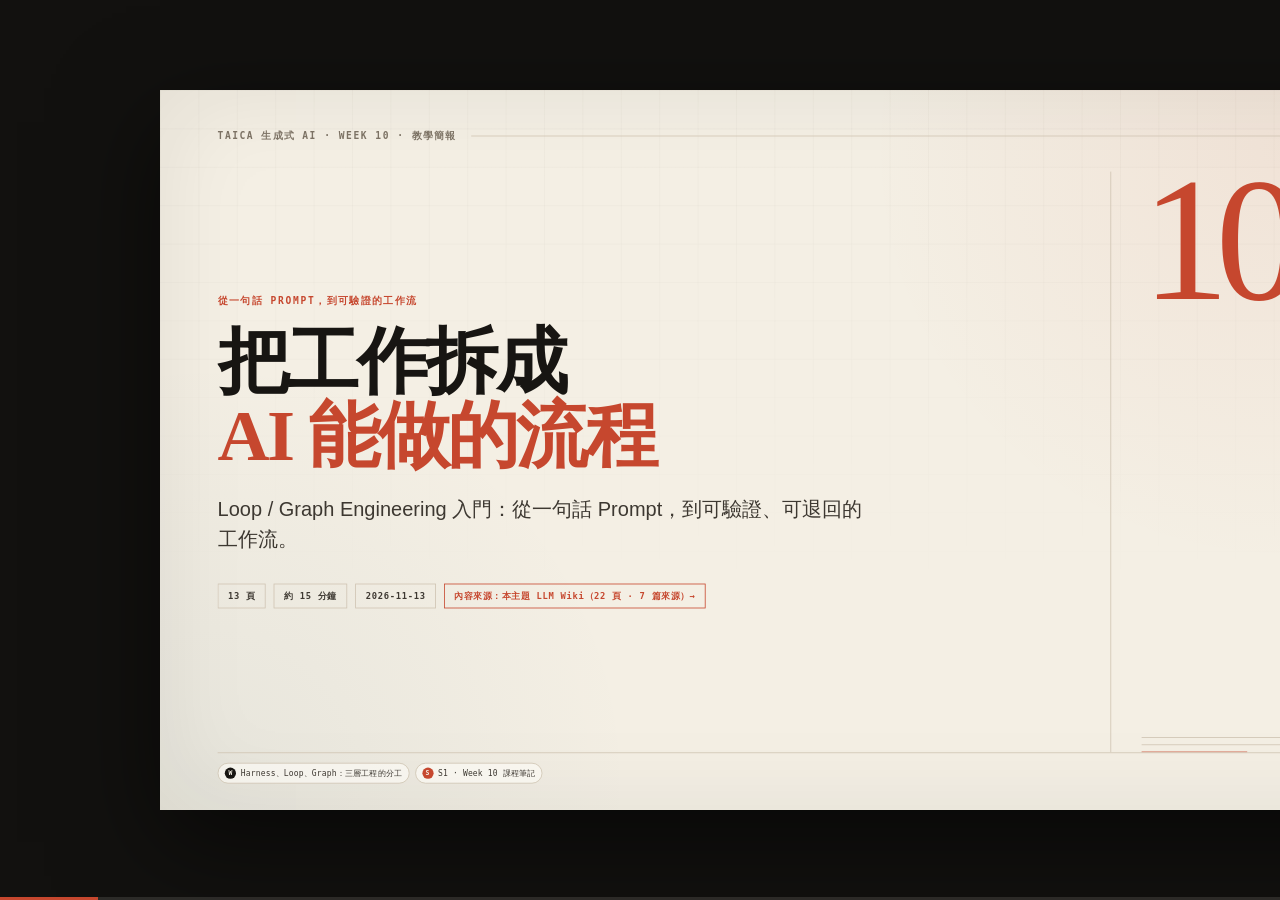
==== commit 9df6c125: "feat: link the LLM Wiki from the deck cover Co-Authored-By: Claude Opus 5.5 <noreply@anthropic.com>" ====
--- a/index.html
+++ b/index.html
@@ -319,6 +319,15 @@
   margin-top: 36px;
 }
 
+.cover-meta .cover-wiki {
+  padding: 9px 12px;
+  border: 1px solid var(--accent, currentColor);
+  color: var(--accent, inherit);
+  font: 600 11px/1 var(--mono);
+  letter-spacing: 0.08em;
+  text-decoration: none;
+}
+
 .cover-meta span {
   padding: 9px 12px;
   border: 1px solid var(--line);
@@ -1081,7 +1090,7 @@
           <div class="cover-eyebrow">從一句話 Prompt，到可驗證的工作流</div>
           <h1>把工作拆成<br><em>AI 能做的流程</em></h1>
           <p class="cover-sub">Loop / Graph Engineering 入門：從一句話 Prompt，到可驗證、可退回的工作流。</p>
-          <div class="cover-meta"><span>13 頁</span><span>約 15 分鐘</span><span>2026-11-13</span></div>
+          <div class="cover-meta"><span>13 頁</span><span>約 15 分鐘</span><span>2026-11-13</span><a class="cover-wiki" href="wiki.html">內容來源：本主題 LLM Wiki（22 頁 · 7 篇來源）→</a></div>
         </div>
         <div class="cover-side">
           <div class="cover-mark">10</div>
